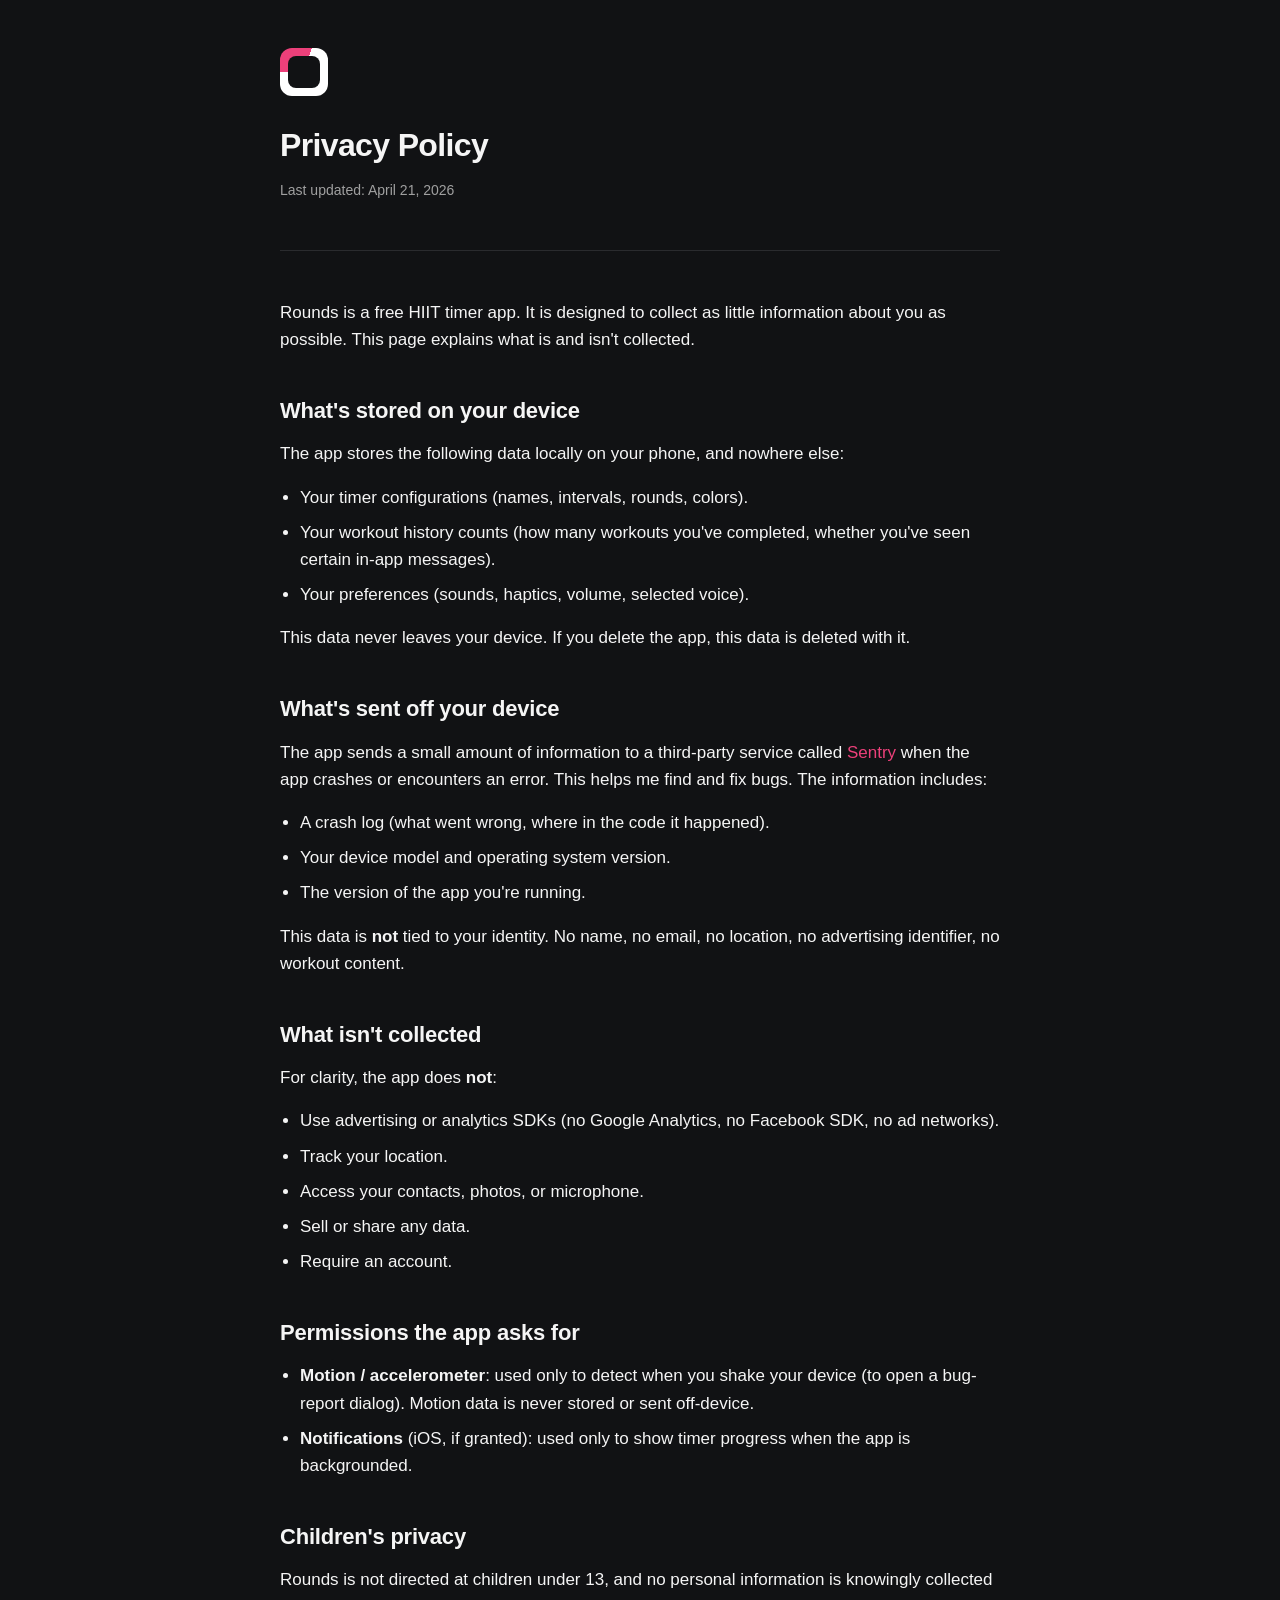
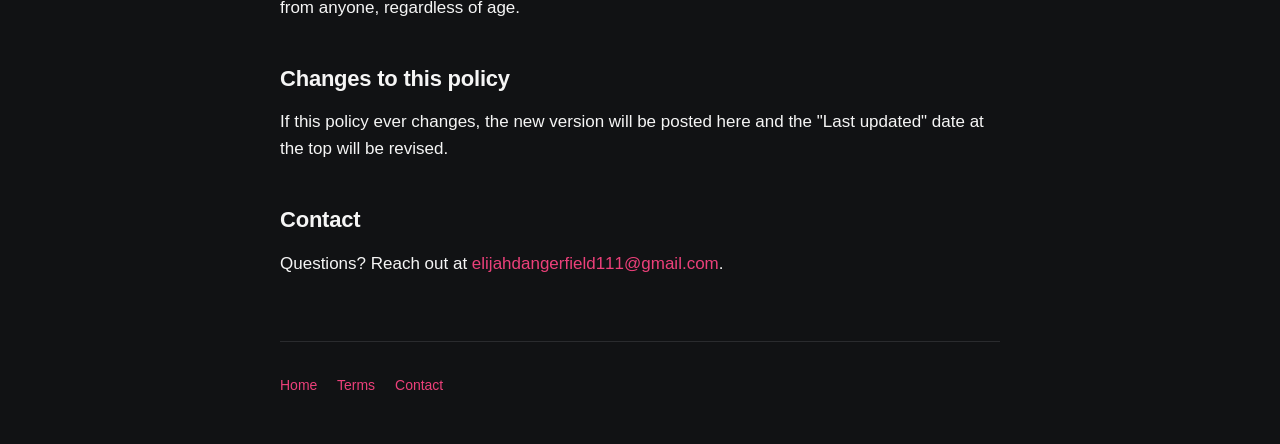
==== pages/privacy.html @ de5c91a1 "chore: enforce Conventional Commits locally, split docs/ from pages/ Three hygiene changes to keep t" ====
<!DOCTYPE html>
<html lang="en">
<head>
    <meta charset="UTF-8">
    <meta name="viewport" content="width=device-width, initial-scale=1.0">
    <title>Privacy Policy — Rounds</title>
    <link rel="stylesheet" href="style.css">
</head>
<body>
    <div class="container">
        <header>
            <a href="index.html" style="border: none;"><div class="logo"></div></a>
            <h1>Privacy Policy</h1>
            <p class="muted">Last updated: April 21, 2026</p>
        </header>

        <main>
            <p>Rounds is a free HIIT timer app. It is designed to collect as little information about you as possible. This page explains what is and isn't collected.</p>

            <h2>What's stored on your device</h2>
            <p>The app stores the following data locally on your phone, and nowhere else:</p>
            <ul>
                <li>Your timer configurations (names, intervals, rounds, colors).</li>
                <li>Your workout history counts (how many workouts you've completed, whether you've seen certain in-app messages).</li>
                <li>Your preferences (sounds, haptics, volume, selected voice).</li>
            </ul>
            <p>This data never leaves your device. If you delete the app, this data is deleted with it.</p>

            <h2>What's sent off your device</h2>
            <p>The app sends a small amount of information to a third-party service called <a href="https://sentry.io/privacy/">Sentry</a> when the app crashes or encounters an error. This helps me find and fix bugs. The information includes:</p>
            <ul>
                <li>A crash log (what went wrong, where in the code it happened).</li>
                <li>Your device model and operating system version.</li>
                <li>The version of the app you're running.</li>
            </ul>
            <p>This data is <strong>not</strong> tied to your identity. No name, no email, no location, no advertising identifier, no workout content.</p>

            <h2>What isn't collected</h2>
            <p>For clarity, the app does <strong>not</strong>:</p>
            <ul>
                <li>Use advertising or analytics SDKs (no Google Analytics, no Facebook SDK, no ad networks).</li>
                <li>Track your location.</li>
                <li>Access your contacts, photos, or microphone.</li>
                <li>Sell or share any data.</li>
                <li>Require an account.</li>
            </ul>

            <h2>Permissions the app asks for</h2>
            <ul>
                <li><strong>Motion / accelerometer</strong>: used only to detect when you shake your device (to open a bug-report dialog). Motion data is never stored or sent off-device.</li>
                <li><strong>Notifications</strong> (iOS, if granted): used only to show timer progress when the app is backgrounded.</li>
            </ul>

            <h2>Children's privacy</h2>
            <p>Rounds is not directed at children under 13, and no personal information is knowingly collected from anyone, regardless of age.</p>

            <h2>Changes to this policy</h2>
            <p>If this policy ever changes, the new version will be posted here and the "Last updated" date at the top will be revised.</p>

            <h2>Contact</h2>
            <p>Questions? Reach out at <a href="mailto:elijahdangerfield111@gmail.com">elijahdangerfield111@gmail.com</a>.</p>
        </main>

        <footer>
            <a href="index.html">Home</a>
            <a href="terms.html">Terms</a>
            <a href="mailto:elijahdangerfield111@gmail.com">Contact</a>
        </footer>
    </div>
</body>
</html>
---- pages/style.css ----
:root {
    --bg: #111214;
    --surface: #1a1b1e;
    --text: #f5f5f5;
    --text-muted: #a0a0a0;
    --accent: #EC407A;
    --border: #2a2b2e;
}

* {
    box-sizing: border-box;
    margin: 0;
    padding: 0;
}

html {
    -webkit-text-size-adjust: 100%;
    scroll-behavior: smooth;
}

body {
    background: var(--bg);
    color: var(--text);
    font-family: -apple-system, BlinkMacSystemFont, "Segoe UI", Roboto, Helvetica, Arial, sans-serif;
    font-size: 17px;
    line-height: 1.6;
    padding: 48px 24px;
}

.container {
    max-width: 720px;
    margin: 0 auto;
}

header {
    margin-bottom: 48px;
    padding-bottom: 32px;
    border-bottom: 1px solid var(--border);
}

.logo {
    display: inline-block;
    width: 48px;
    height: 48px;
    border-radius: 12px;
    background: conic-gradient(from -90deg, var(--accent) 0% 30%, #ffffff 30% 100%);
    margin-bottom: 16px;
    position: relative;
}

.logo::after {
    content: "";
    position: absolute;
    inset: 8px;
    background: var(--bg);
    border-radius: 8px;
}

h1 {
    font-size: 32px;
    font-weight: 700;
    letter-spacing: -0.02em;
    margin-bottom: 8px;
}

h2 {
    font-size: 22px;
    font-weight: 600;
    letter-spacing: -0.01em;
    margin-top: 40px;
    margin-bottom: 12px;
}

p {
    margin-bottom: 16px;
    color: var(--text);
}

.muted {
    color: var(--text-muted);
    font-size: 14px;
}

a {
    color: var(--accent);
    text-decoration: none;
    border-bottom: 1px solid transparent;
    transition: border-color 0.15s ease;
}

a:hover {
    border-bottom-color: var(--accent);
}

ul {
    margin-left: 20px;
    margin-bottom: 16px;
}

li {
    margin-bottom: 8px;
}

strong {
    color: var(--text);
    font-weight: 600;
}

footer {
    margin-top: 64px;
    padding-top: 32px;
    border-top: 1px solid var(--border);
    color: var(--text-muted);
    font-size: 14px;
}

footer a {
    margin-right: 16px;
}
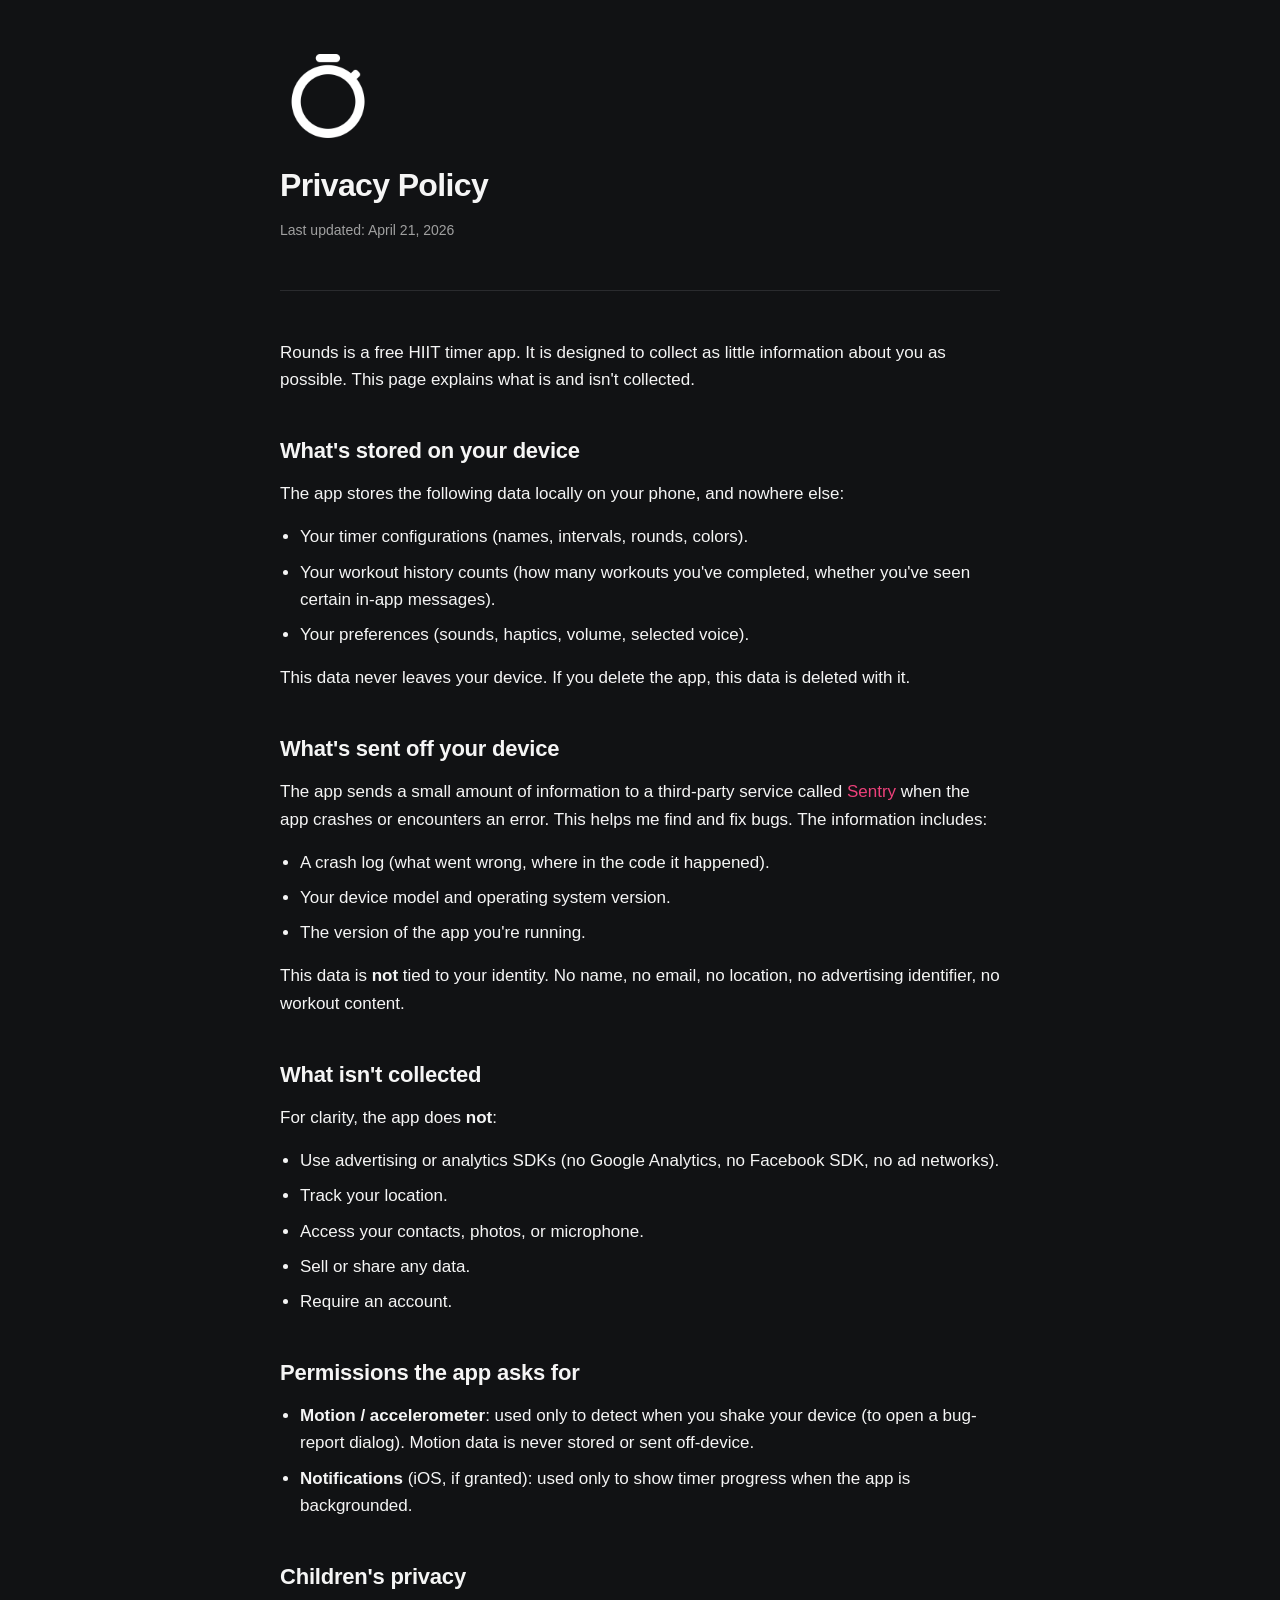
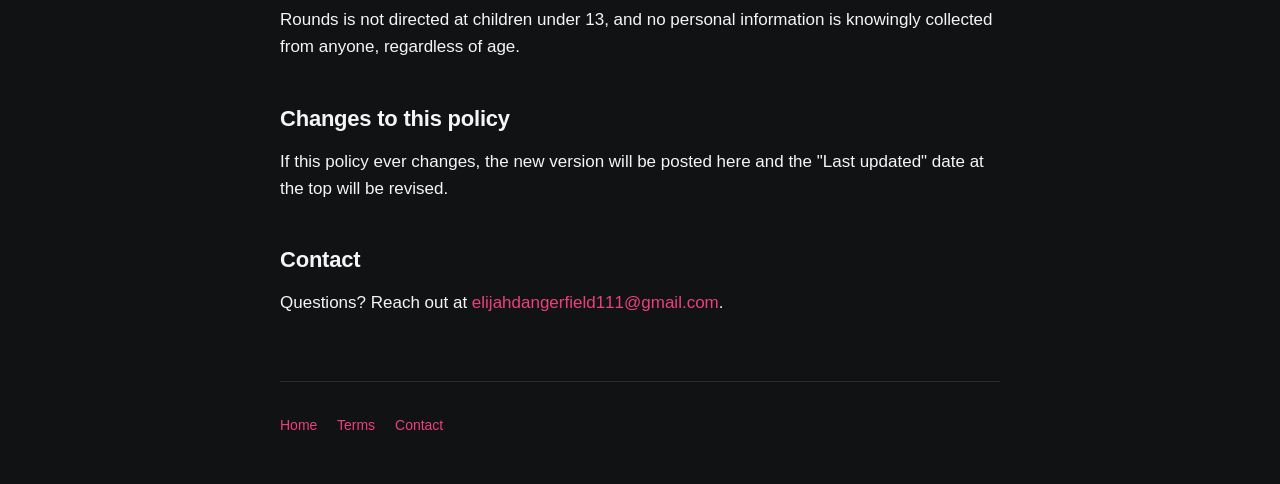
==== commit cbb26b5a: "docs: add favicon and fix logo on privacy/terms Add favicon.png (64x64) and apple-touch-icon.png (18" ====
--- a/pages/privacy.html
+++ b/pages/privacy.html
@@ -4,12 +4,14 @@
     <meta charset="UTF-8">
     <meta name="viewport" content="width=device-width, initial-scale=1.0">
     <title>Privacy Policy — Rounds</title>
+    <link rel="icon" type="image/png" href="favicon.png">
+    <link rel="apple-touch-icon" href="apple-touch-icon.png">
     <link rel="stylesheet" href="style.css">
 </head>
 <body>
     <div class="container">
         <header>
-            <a href="index.html" style="border: none;"><div class="logo"></div></a>
+            <a href="index.html" style="border: none;"><img src="app-icon.png" alt="Rounds app icon" class="logo"></a>
             <h1>Privacy Policy</h1>
             <p class="muted">Last updated: April 21, 2026</p>
         </header>
--- a/pages/style.css
+++ b/pages/style.css
@@ -39,21 +39,10 @@
 }
 
 .logo {
-    display: inline-block;
-    width: 48px;
-    height: 48px;
-    border-radius: 12px;
-    background: conic-gradient(from -90deg, var(--accent) 0% 30%, #ffffff 30% 100%);
+    display: block;
+    width: 96px;
+    height: 96px;
     margin-bottom: 16px;
-    position: relative;
-}
-
-.logo::after {
-    content: "";
-    position: absolute;
-    inset: 8px;
-    background: var(--bg);
-    border-radius: 8px;
 }
 
 h1 {
